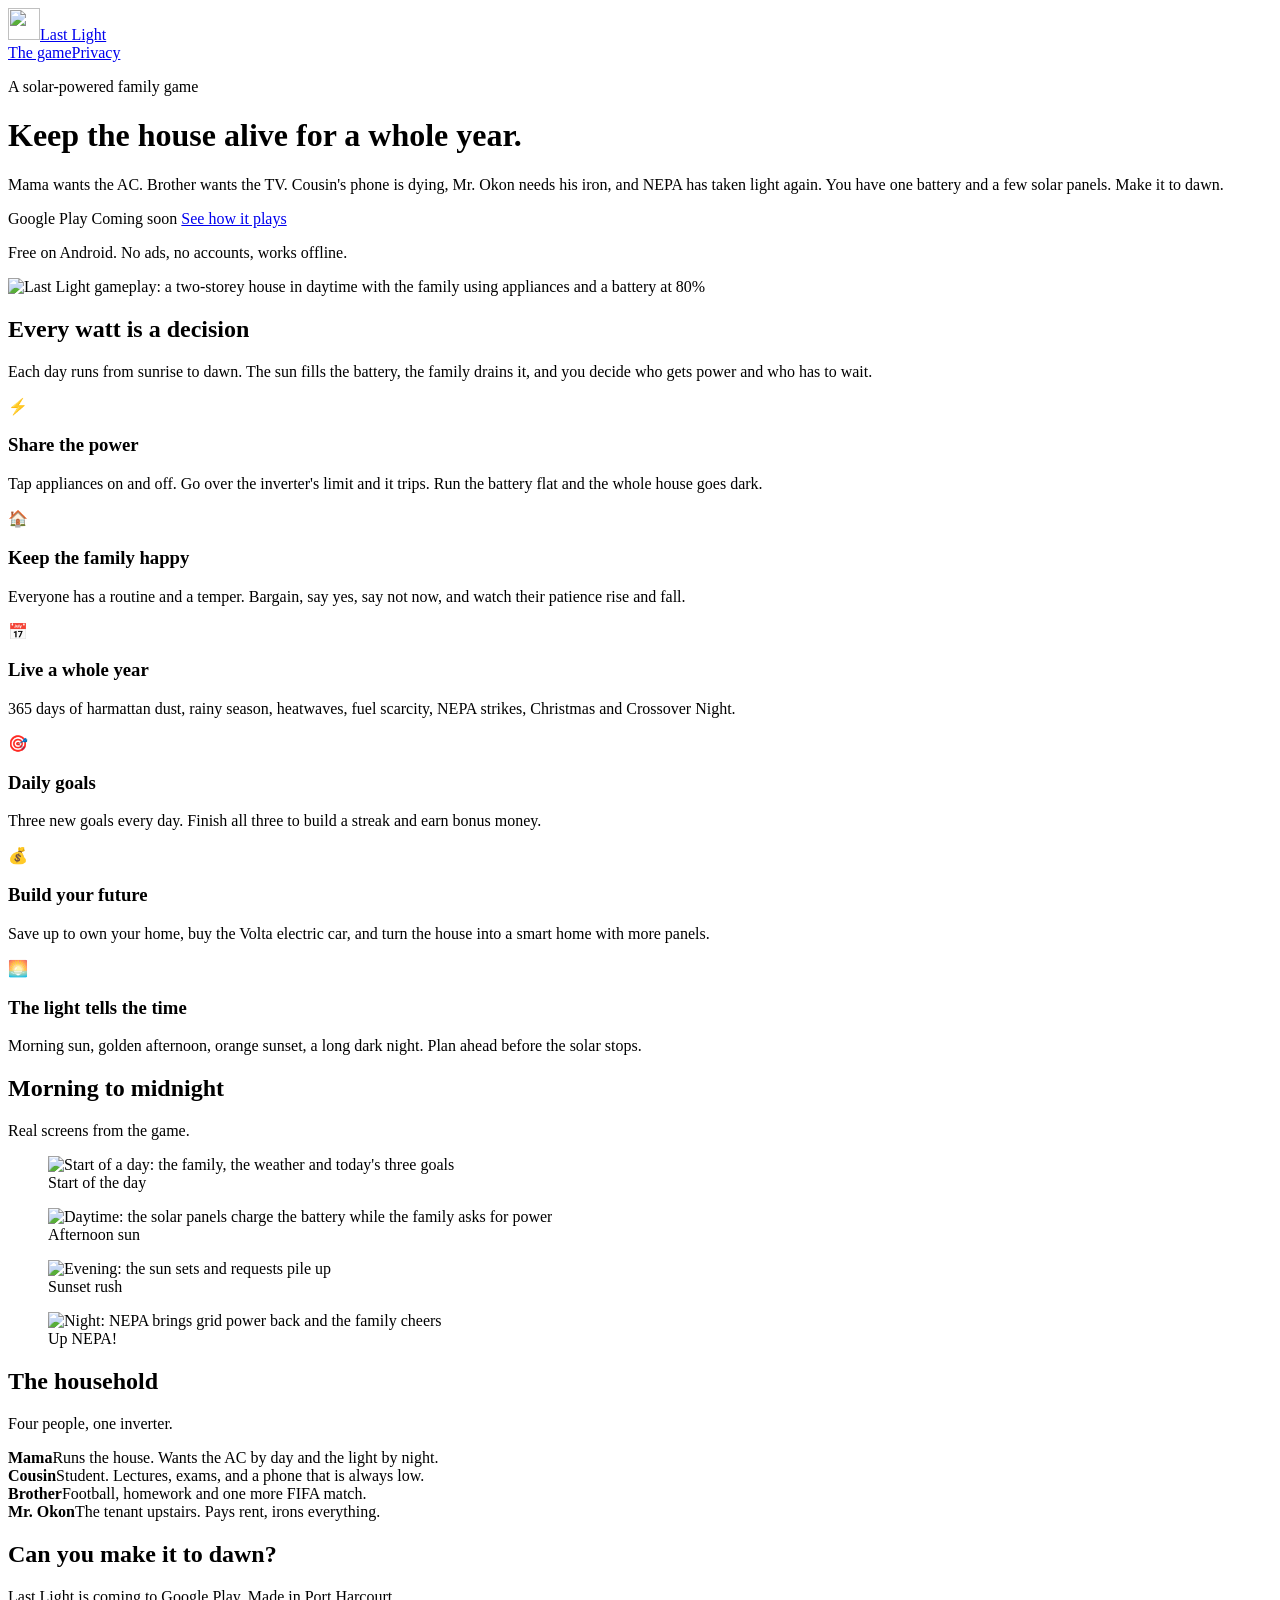
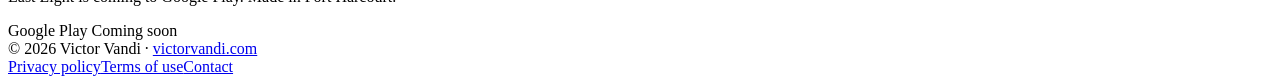
==== index.html @ 1e0dc0f9 "term page" ====
<!doctype html>
<html lang="en">
<head>
<meta charset="utf-8">
<meta name="viewport" content="width=device-width, initial-scale=1">
<title>Last Light – keep the house alive for a whole year</title>
<meta name="description" content="Last Light is a game about running a Nigerian family home on solar power. Share the battery between Mama, Cousin, Brother and Mr. Okon, survive NEPA outages, and keep the lights on until dawn.">
<link rel="canonical" href="https://lastlight.victorvandi.com/">
<meta name="theme-color" content="#1d1a3c">
<link rel="icon" type="image/png" href="/favicon.png">
<link rel="apple-touch-icon" href="/apple-touch-icon.png">
<meta property="og:type" content="website">
<meta property="og:title" content="Last Light – keep the house alive for a whole year">
<meta property="og:description" content="A game about running a family home on solar power. Share the battery, keep everyone happy, survive the night.">
<meta property="og:url" content="https://lastlight.victorvandi.com/">
<meta property="og:image" content="https://lastlight.victorvandi.com/assets/og.png">
<meta name="twitter:card" content="summary_large_image">
<link rel="stylesheet" href="/assets/site.css">
</head>
<body>
<header class="bar">
  <div class="wrap">
    <a class="logo" href="/"><img src="/assets/icon-192.png" alt="" width="32" height="32">Last Light</a>
    <nav aria-label="Main"><a href="#play">The game</a><a href="/privacy/">Privacy</a></nav>
  </div>
</header>

<main>
  <div class="hero">
    <div class="wrap">
      <div>
        <p class="eyebrow">A solar-powered family game</p>
        <h1>Keep the house alive for a whole year.</h1>
        <p class="lead">Mama wants the AC. Brother wants the TV. Cousin's phone is dying, Mr. Okon needs his iron, and NEPA has taken light again. You have one battery and a few solar panels. Make it to dawn.</p>
        <div class="cta">
          <span class="btn primary" aria-disabled="true">Google Play <span class="soon">Coming soon</span></span>
          <a class="btn ghost" href="#play">See how it plays</a>
        </div>
        <p class="note">Free on Android. No ads, no accounts, works offline.</p>
      </div>
      <div class="phone"><img src="/assets/day.webp" alt="Last Light gameplay: a two-storey house in daytime with the family using appliances and a battery at 80%" width="390" height="844" fetchpriority="high"></div>
    </div>
  </div>

  <section id="play">
    <div class="wrap">
      <h2>Every watt is a decision</h2>
      <p class="sub">Each day runs from sunrise to dawn. The sun fills the battery, the family drains it, and you decide who gets power and who has to wait.</p>
      <div class="features">
        <div class="feature"><div class="ic" aria-hidden="true">⚡</div><h3>Share the power</h3><p>Tap appliances on and off. Go over the inverter's limit and it trips. Run the battery flat and the whole house goes dark.</p></div>
        <div class="feature"><div class="ic" aria-hidden="true">🏠</div><h3>Keep the family happy</h3><p>Everyone has a routine and a temper. Bargain, say yes, say not now, and watch their patience rise and fall.</p></div>
        <div class="feature"><div class="ic" aria-hidden="true">📅</div><h3>Live a whole year</h3><p>365 days of harmattan dust, rainy season, heatwaves, fuel scarcity, NEPA strikes, Christmas and Crossover Night.</p></div>
        <div class="feature"><div class="ic" aria-hidden="true">🎯</div><h3>Daily goals</h3><p>Three new goals every day. Finish all three to build a streak and earn bonus money.</p></div>
        <div class="feature"><div class="ic" aria-hidden="true">💰</div><h3>Build your future</h3><p>Save up to own your home, buy the Volta electric car, and turn the house into a smart home with more panels.</p></div>
        <div class="feature"><div class="ic" aria-hidden="true">🌅</div><h3>The light tells the time</h3><p>Morning sun, golden afternoon, orange sunset, a long dark night. Plan ahead before the solar stops.</p></div>
      </div>
    </div>
  </section>

  <section style="padding-top:0">
    <div class="wrap">
      <h2>Morning to midnight</h2>
      <p class="sub">Real screens from the game.</p>
      <div class="shots">
        <figure><img src="/assets/goals-sm.webp" alt="Start of a day: the family, the weather and today's three goals" loading="lazy" width="390" height="844"><figcaption>Start of the day</figcaption></figure>
        <figure><img src="/assets/day-sm.webp" alt="Daytime: the solar panels charge the battery while the family asks for power" loading="lazy" width="390" height="844"><figcaption>Afternoon sun</figcaption></figure>
        <figure><img src="/assets/evening-sm.webp" alt="Evening: the sun sets and requests pile up" loading="lazy" width="390" height="844"><figcaption>Sunset rush</figcaption></figure>
        <figure><img src="/assets/night-sm.webp" alt="Night: NEPA brings grid power back and the family cheers" loading="lazy" width="390" height="844"><figcaption>Up NEPA!</figcaption></figure>
      </div>
    </div>
  </section>

  <section style="padding-top:0">
    <div class="wrap">
      <h2>The household</h2>
      <p class="sub">Four people, one inverter.</p>
      <div class="family">
        <div class="member"><b>Mama</b><span>Runs the house. Wants the AC by day and the light by night.</span></div>
        <div class="member"><b>Cousin</b><span>Student. Lectures, exams, and a phone that is always low.</span></div>
        <div class="member"><b>Brother</b><span>Football, homework and one more FIFA match.</span></div>
        <div class="member"><b>Mr. Okon</b><span>The tenant upstairs. Pays rent, irons everything.</span></div>
      </div>
    </div>
  </section>

  <section class="band">
    <div class="wrap narrow">
      <h2>Can you make it to dawn?</h2>
      <p class="sub">Last Light is coming to Google Play. Made in Port Harcourt.</p>
      <div class="cta"><span class="btn primary" aria-disabled="true">Google Play <span class="soon">Coming soon</span></span></div>
    </div>
  </section>
</main>

<footer>
  <div class="wrap">
    <span>© 2026 Victor Vandi · <a href="https://victorvandi.com">victorvandi.com</a></span>
    <nav aria-label="Legal"><a href="/privacy/">Privacy policy</a><a href="/terms/">Terms of use</a><a href="mailto:engr.vandi@gmail.com">Contact</a></nav>
  </div>
</footer>
</body>
</html>
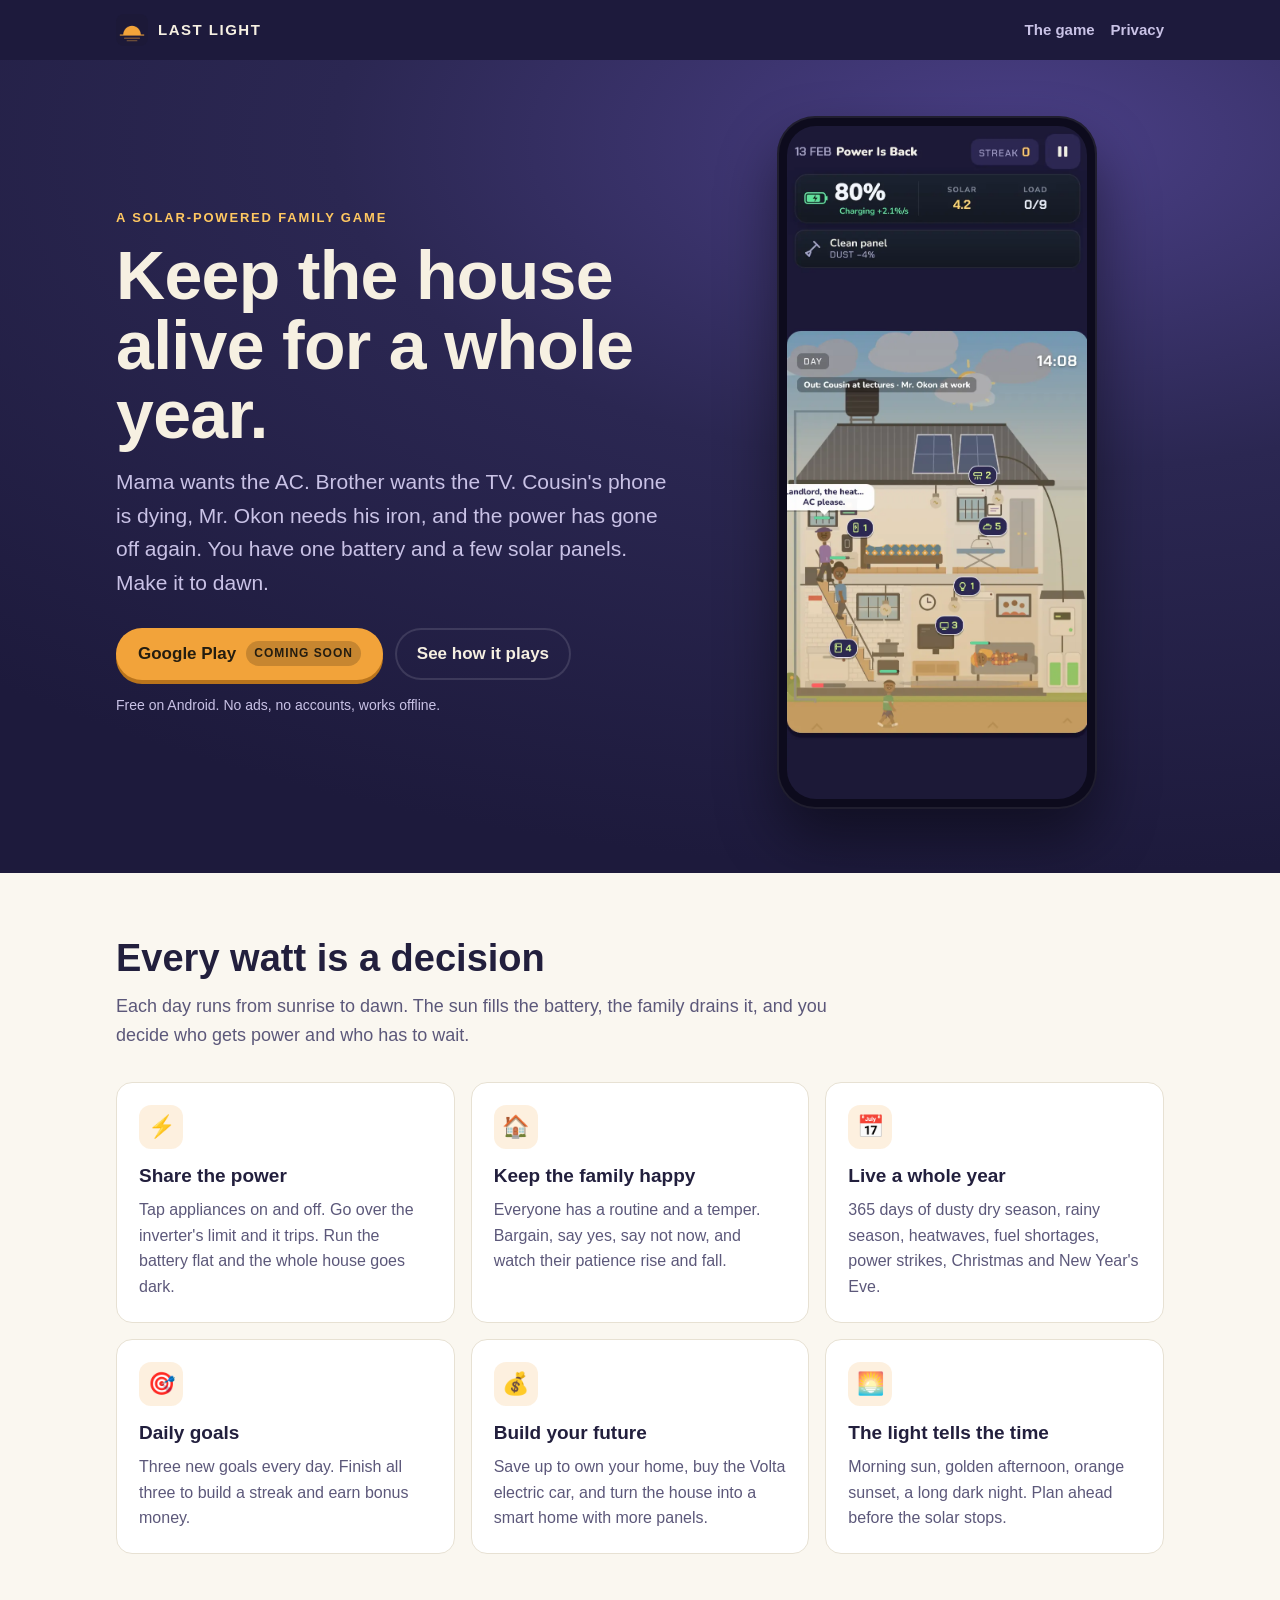
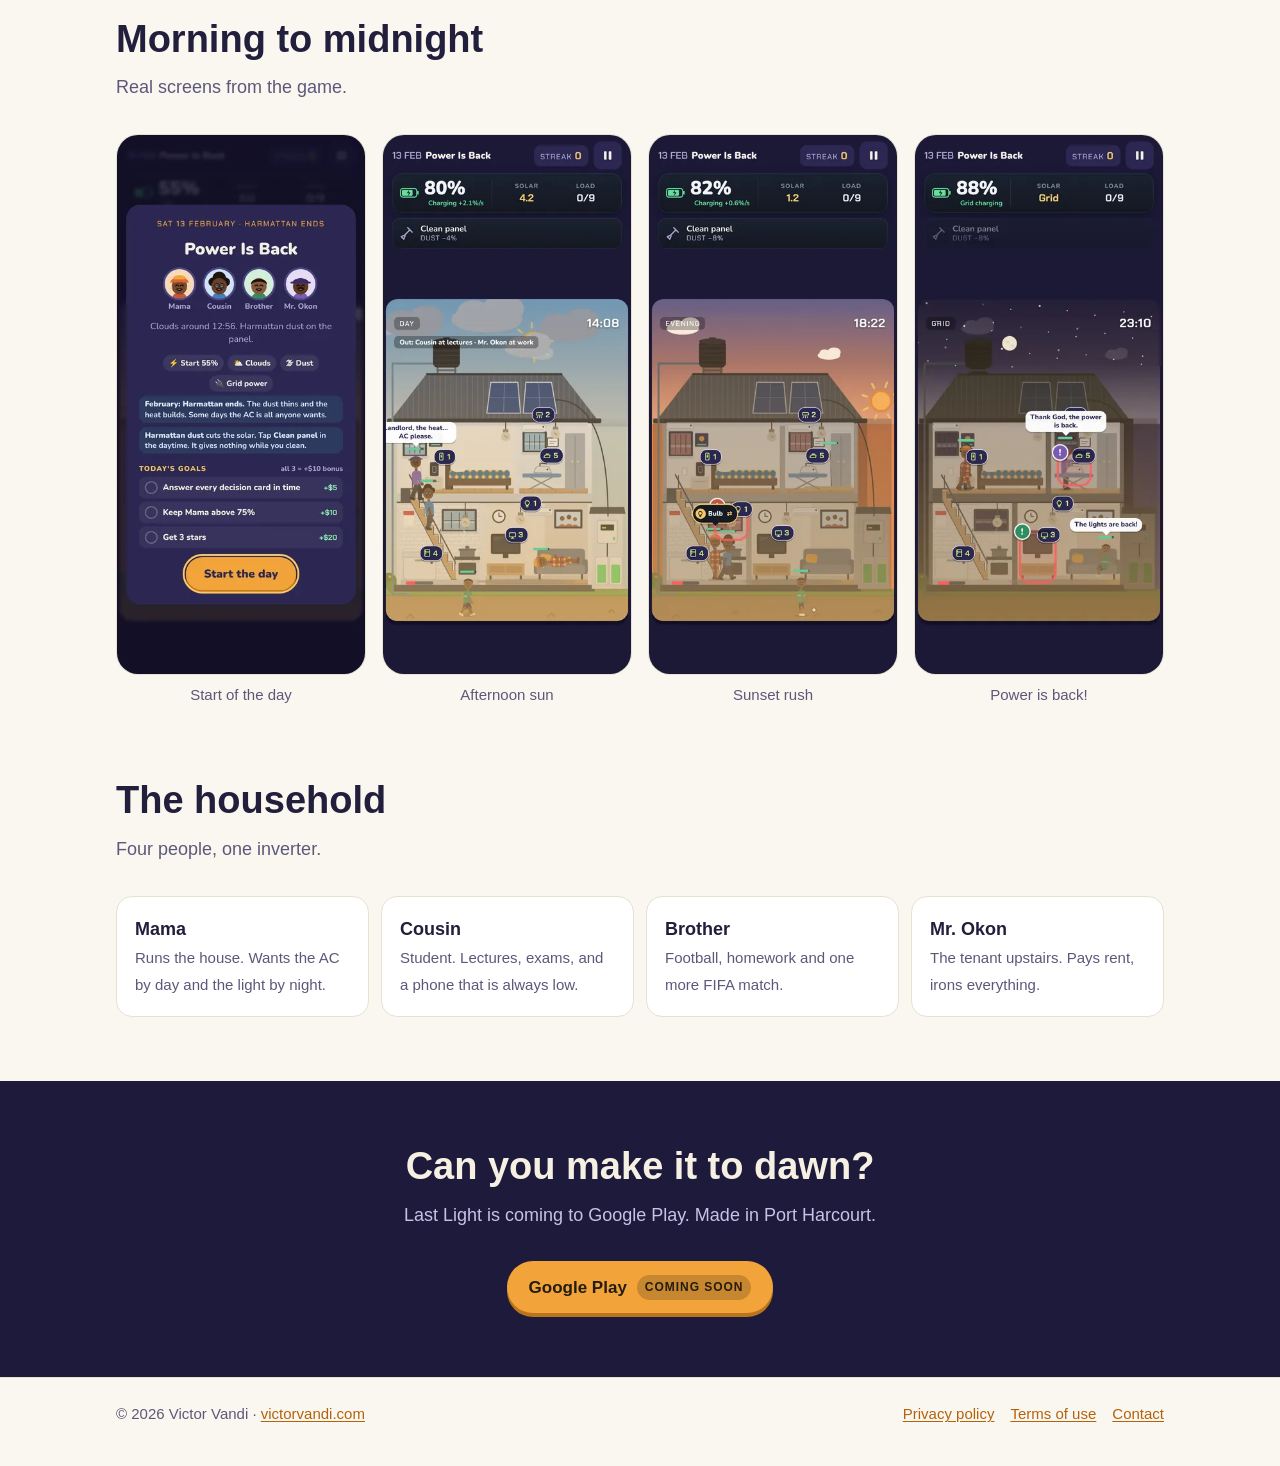
==== commit 7d55b298: "Universal wording and new screenshots (no NEPA, dollars) Co-Authored-By: Claude Opus 5.5 <noreply@an" ====
--- a/index.html
+++ b/index.html
@@ -4,7 +4,7 @@
 <meta charset="utf-8">
 <meta name="viewport" content="width=device-width, initial-scale=1">
 <title>Last Light – keep the house alive for a whole year</title>
-<meta name="description" content="Last Light is a game about running a Nigerian family home on solar power. Share the battery between Mama, Cousin, Brother and Mr. Okon, survive NEPA outages, and keep the lights on until dawn.">
+<meta name="description" content="Last Light is a game about running a family home on solar power. Share the battery between Mama, Cousin, Brother and Mr. Okon, survive power cuts, and keep the lights on until dawn.">
 <link rel="canonical" href="https://lastlight.victorvandi.com/">
 <meta name="theme-color" content="#1d1a3c">
 <link rel="icon" type="image/png" href="/favicon.png">
@@ -31,7 +31,7 @@
       <div>
         <p class="eyebrow">A solar-powered family game</p>
         <h1>Keep the house alive for a whole year.</h1>
-        <p class="lead">Mama wants the AC. Brother wants the TV. Cousin's phone is dying, Mr. Okon needs his iron, and NEPA has taken light again. You have one battery and a few solar panels. Make it to dawn.</p>
+        <p class="lead">Mama wants the AC. Brother wants the TV. Cousin's phone is dying, Mr. Okon needs his iron, and the power has gone off again. You have one battery and a few solar panels. Make it to dawn.</p>
         <div class="cta">
           <span class="btn primary" aria-disabled="true">Google Play <span class="soon">Coming soon</span></span>
           <a class="btn ghost" href="#play">See how it plays</a>
@@ -49,7 +49,7 @@
       <div class="features">
         <div class="feature"><div class="ic" aria-hidden="true">⚡</div><h3>Share the power</h3><p>Tap appliances on and off. Go over the inverter's limit and it trips. Run the battery flat and the whole house goes dark.</p></div>
         <div class="feature"><div class="ic" aria-hidden="true">🏠</div><h3>Keep the family happy</h3><p>Everyone has a routine and a temper. Bargain, say yes, say not now, and watch their patience rise and fall.</p></div>
-        <div class="feature"><div class="ic" aria-hidden="true">📅</div><h3>Live a whole year</h3><p>365 days of harmattan dust, rainy season, heatwaves, fuel scarcity, NEPA strikes, Christmas and Crossover Night.</p></div>
+        <div class="feature"><div class="ic" aria-hidden="true">📅</div><h3>Live a whole year</h3><p>365 days of dusty dry season, rainy season, heatwaves, fuel shortages, power strikes, Christmas and New Year's Eve.</p></div>
         <div class="feature"><div class="ic" aria-hidden="true">🎯</div><h3>Daily goals</h3><p>Three new goals every day. Finish all three to build a streak and earn bonus money.</p></div>
         <div class="feature"><div class="ic" aria-hidden="true">💰</div><h3>Build your future</h3><p>Save up to own your home, buy the Volta electric car, and turn the house into a smart home with more panels.</p></div>
         <div class="feature"><div class="ic" aria-hidden="true">🌅</div><h3>The light tells the time</h3><p>Morning sun, golden afternoon, orange sunset, a long dark night. Plan ahead before the solar stops.</p></div>
@@ -65,7 +65,7 @@
         <figure><img src="/assets/goals-sm.webp" alt="Start of a day: the family, the weather and today's three goals" loading="lazy" width="390" height="844"><figcaption>Start of the day</figcaption></figure>
         <figure><img src="/assets/day-sm.webp" alt="Daytime: the solar panels charge the battery while the family asks for power" loading="lazy" width="390" height="844"><figcaption>Afternoon sun</figcaption></figure>
         <figure><img src="/assets/evening-sm.webp" alt="Evening: the sun sets and requests pile up" loading="lazy" width="390" height="844"><figcaption>Sunset rush</figcaption></figure>
-        <figure><img src="/assets/night-sm.webp" alt="Night: NEPA brings grid power back and the family cheers" loading="lazy" width="390" height="844"><figcaption>Up NEPA!</figcaption></figure>
+        <figure><img src="/assets/night-sm.webp" alt="Night: grid power comes back and the family cheers" loading="lazy" width="390" height="844"><figcaption>Power is back!</figcaption></figure>
       </div>
     </div>
   </section>
--- a/assets/site.css
+++ b/assets/site.css
@@ -0,0 +1,94 @@
+/* Last Light website — shared styles */
+:root {
+  --night: #1d1a3c; --night-2: #2b2752; --ink: #f6f0e2; --ink-muted: #c9c2e6;
+  --amber: #f2a33a; --amber-hot: #ffc861; --line: rgba(255,255,255,.12);
+  --bg: #faf7f0; --card: #ffffff; --text: #221f3d; --muted: #5c587a; --border: #e7e1d3; --link: #b5620c;
+  --radius: 16px;
+}
+@media (prefers-color-scheme: dark) {
+  :root { --bg: #16142c; --card: #201d3d; --text: #f1ede3; --muted: #b4afd0; --border: #34305a; --link: #f5b04a; }
+}
+* { box-sizing: border-box; }
+html { -webkit-text-size-adjust: 100%; }
+body { margin: 0; background: var(--bg); color: var(--text); font: 17px/1.6 -apple-system, BlinkMacSystemFont, "Segoe UI", Roboto, "Helvetica Neue", Arial, sans-serif; }
+img { max-width: 100%; display: block; }
+a { color: var(--link); text-underline-offset: 2px; }
+.wrap { width: 100%; max-width: 1080px; margin: 0 auto; padding: 0 16px; }
+.narrow { max-width: 720px; }
+
+/* top bar */
+.bar { background: var(--night); color: var(--ink); }
+.bar .wrap { display: flex; align-items: center; justify-content: space-between; gap: 12px; min-height: 60px; }
+.logo { display: flex; align-items: center; gap: 10px; color: var(--ink); text-decoration: none; font-weight: 900; letter-spacing: .1em; text-transform: uppercase; font-size: 15px; }
+.logo img { width: 32px; height: 32px; border-radius: 8px; }
+.bar nav { display: flex; gap: 16px; font-size: 15px; font-weight: 700; }
+.bar nav a { color: var(--ink-muted); text-decoration: none; }
+.bar nav a:hover, .bar nav a[aria-current="page"] { color: var(--amber-hot); }
+
+/* hero */
+.hero { background: radial-gradient(120% 90% at 80% 10%, #4a3f86 0%, var(--night-2) 45%, var(--night) 100%); color: var(--ink); overflow: hidden; }
+.hero .wrap { display: grid; grid-template-columns: 1.1fr .9fr; gap: 40px; align-items: center; padding-top: 56px; padding-bottom: 64px; }
+.eyebrow { color: var(--amber-hot); font-weight: 800; letter-spacing: .14em; text-transform: uppercase; font-size: 13px; margin: 0 0 12px; }
+.hero h1 { font-size: clamp(40px, 8vw, 68px); line-height: 1.02; margin: 0 0 16px; letter-spacing: -.01em; }
+.hero .lead { font-size: clamp(18px, 2.6vw, 21px); color: var(--ink-muted); margin: 0 0 28px; max-width: 32em; }
+.cta { display: flex; flex-wrap: wrap; gap: 12px; align-items: center; }
+.btn { display: inline-flex; align-items: center; gap: 10px; min-height: 52px; padding: 0 22px; border-radius: 999px; font-weight: 900; font-size: 17px; text-decoration: none; }
+.btn.primary { background: var(--amber); color: #241d10; box-shadow: 0 4px 0 #b9741c; }
+.btn.ghost { color: var(--ink); box-shadow: inset 0 0 0 2px var(--line); }
+.btn .soon { font-size: 12px; font-weight: 800; letter-spacing: .08em; text-transform: uppercase; background: rgba(0,0,0,.18); padding: 3px 8px; border-radius: 999px; }
+.note { font-size: 14px; color: var(--ink-muted); margin: 14px 0 0; }
+.phone { justify-self: center; width: min(320px, 78vw); aspect-ratio: 390 / 844; border-radius: 38px; padding: 10px; background: #0d0b1d; box-shadow: 0 30px 60px rgba(0,0,0,.45), inset 0 0 0 2px rgba(255,255,255,.08); }
+.phone img { width: 100%; height: 100%; object-fit: cover; border-radius: 29px; }
+
+/* sections */
+section { padding: 64px 0; }
+h2 { font-size: clamp(28px, 4.6vw, 38px); line-height: 1.15; margin: 0 0 12px; }
+.sub { color: var(--muted); font-size: 18px; margin: 0 0 32px; max-width: 40em; }
+.features { display: grid; grid-template-columns: repeat(3, 1fr); gap: 16px; }
+.feature { background: var(--card); border: 1px solid var(--border); border-radius: var(--radius); padding: 22px; }
+.feature .ic { width: 44px; height: 44px; border-radius: 12px; display: grid; place-items: center; background: rgba(242,163,58,.16); font-size: 22px; margin-bottom: 12px; }
+.feature h3 { margin: 0 0 6px; font-size: 19px; }
+.feature p { margin: 0; color: var(--muted); font-size: 16px; }
+
+.shots { display: grid; grid-auto-flow: column; grid-auto-columns: minmax(200px, 1fr); gap: 16px; overflow-x: auto; scroll-snap-type: x mandatory; padding-bottom: 8px; }
+.shots figure { margin: 0; scroll-snap-align: start; }
+.shots img { width: 100%; height: auto; aspect-ratio: 390 / 844; object-fit: cover; border-radius: 22px; border: 1px solid var(--border); background: var(--night); }
+.shots figcaption { font-size: 15px; color: var(--muted); margin-top: 8px; text-align: center; }
+
+.family { display: grid; grid-template-columns: repeat(4, 1fr); gap: 12px; }
+.member { background: var(--card); border: 1px solid var(--border); border-radius: var(--radius); padding: 18px; }
+.member b { display: block; font-size: 18px; }
+.member span { color: var(--muted); font-size: 15px; }
+
+.band { background: var(--night); color: var(--ink); text-align: center; }
+.band h2 { color: var(--ink); }
+.band .sub { color: var(--ink-muted); margin-left: auto; margin-right: auto; }
+.band .cta { justify-content: center; }
+
+/* legal pages */
+.doc-head { background: var(--night-2); color: var(--ink); padding: 40px 0 34px; }
+.doc-head h1 { font-size: clamp(30px, 7vw, 42px); line-height: 1.15; margin: 6px 0; }
+.doc-head .date { color: var(--ink-muted); margin: 0; font-size: 15px; }
+.doc { padding-top: 32px; padding-bottom: 16px; }
+.doc h2 { font-size: 21px; margin: 30px 0 8px; }
+.doc p { margin: 0 0 12px; }
+.doc ul { margin: 0 0 12px; padding-left: 22px; }
+.doc li { margin-bottom: 4px; }
+.summary { background: var(--card); border: 1px solid var(--border); border-left: 4px solid var(--amber); border-radius: 12px; padding: 16px 18px; margin: 0 0 24px; }
+.summary p { margin: 0; }
+
+footer { border-top: 1px solid var(--border); padding: 24px 0 40px; color: var(--muted); font-size: 15px; }
+footer .wrap { display: flex; flex-wrap: wrap; gap: 8px 20px; justify-content: space-between; }
+footer nav { display: flex; flex-wrap: wrap; gap: 16px; }
+
+@media (max-width: 860px) {
+  .hero .wrap { grid-template-columns: 1fr; padding-top: 40px; padding-bottom: 48px; gap: 36px; }
+  .features { grid-template-columns: 1fr; }
+  .family { grid-template-columns: repeat(2, 1fr); }
+  section { padding: 48px 0; }
+}
+@media (max-width: 420px) {
+  .bar nav { gap: 12px; font-size: 14px; }
+  .family { grid-template-columns: 1fr 1fr; }
+  .btn { width: 100%; justify-content: center; }
+}
